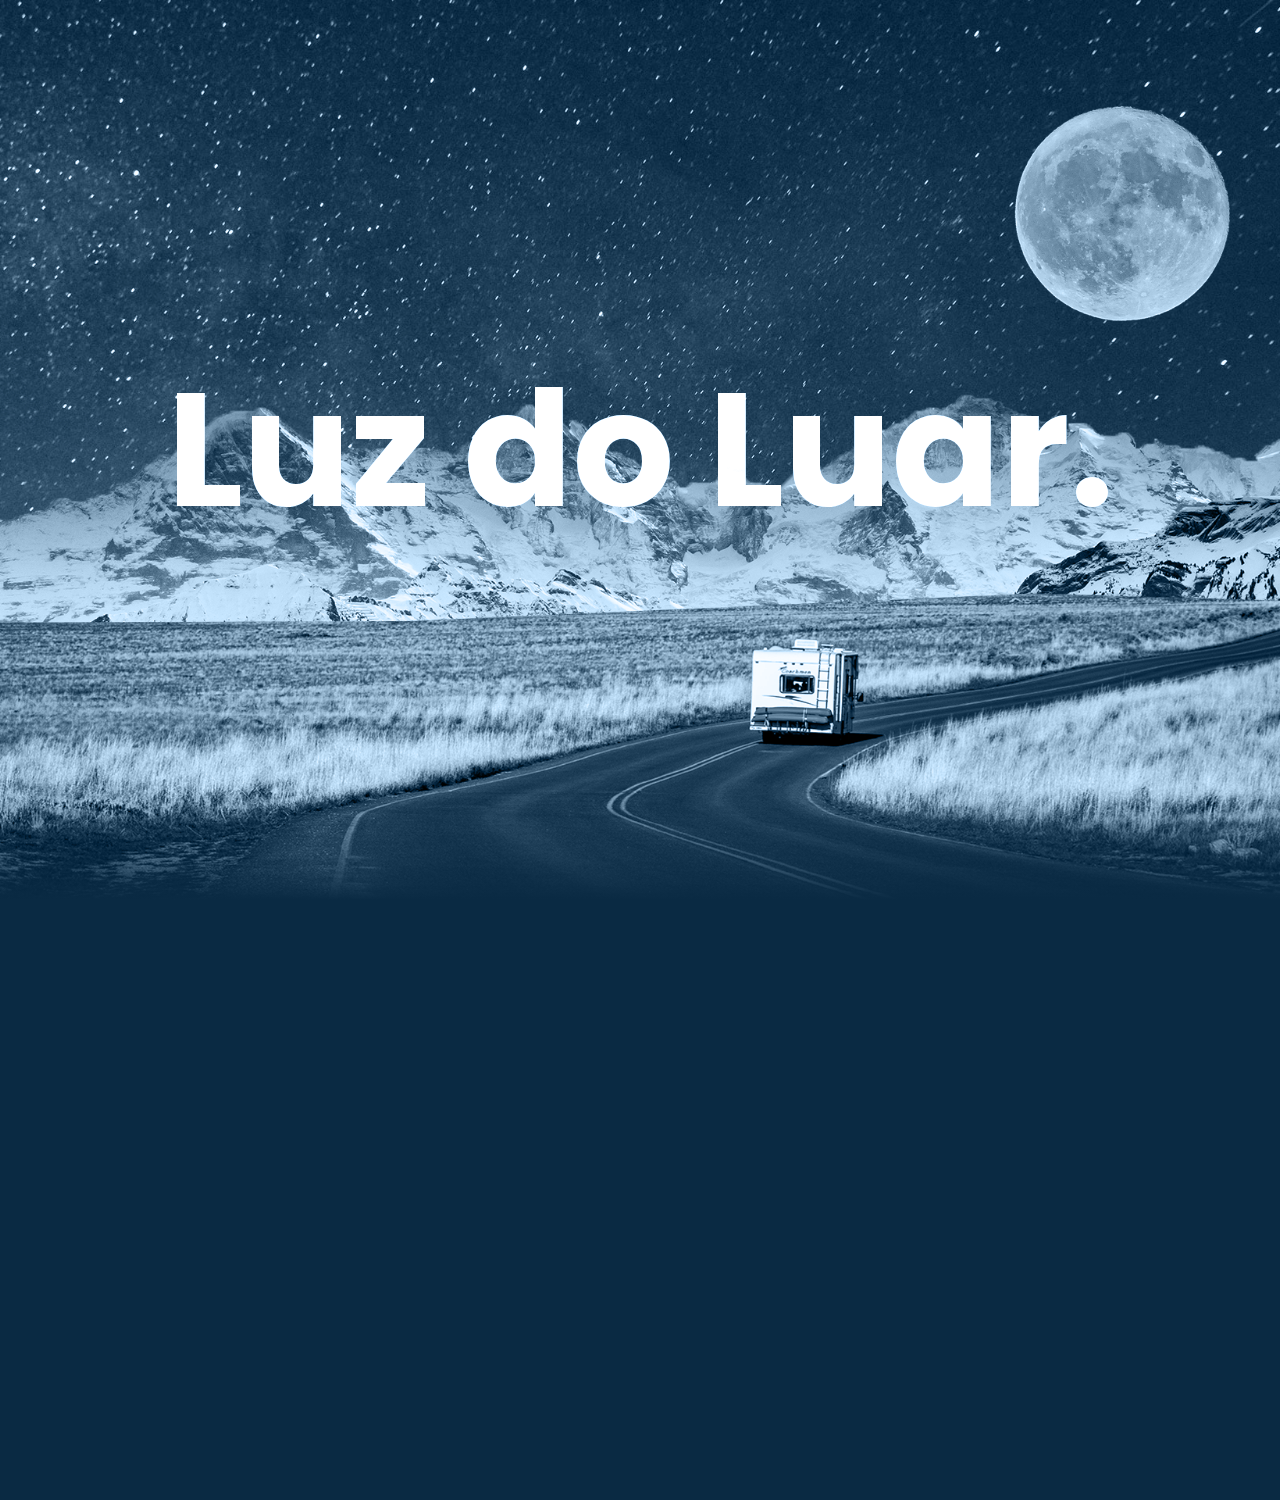
==== Projeto-1/index.html @ 4ed3cb89 "Parallax" ====
<!DOCTYPE html>
<html lang="en">
<head>
    <meta charset="UTF-8">
    <meta http-equiv="X-UA-Compatible" content="IE=edge">
    <meta name="viewport" content="width=device-width, initial-scale=1.0">
    <title>Parallax Effect - Treino </title>
    <link rel="stylesheet" type="text/css" href="style.css">
</head>
<body>
    <section>
        <img src="images/bg.jpg" id="bg" alt="">
        <img src="images/moon.png" id="moon" alt="">
        <img src="images/mountain.png" id="mountain" alt="">
        <img src="images/road.png" id="road" alt="">
        <h2 id="text"> Luz do Luar. </h2>
    </section>
    <script type="text/javascript">
        let bg = document.getElementById("bg");
        let moon = document.getElementById("moon");
        let mountain = document.getElementById("mountain");
        let road = document.getElementById("road");
        let text = document.getElementById("text");

        window.addEventListener('scroll', function(){
            var value = window.scrollY;

            bg.style.top = value * 0.5 + 'px';
            moon.style.left = -value * 0.5 + 'px';
            mountain.style.top = -value * 0.15 + 'px';
            road.style.top = value * 0.15 + 'px';
            text.style.top = value * 1 + 'px';
        })
    </script>
</body>
</html>
---- Projeto-1/style.css ----
@import url('https://fonts.googleapis.com/css2?family=Poppins:ital,wght@0,100;0,200;0,300;0,400;0,500;0,600;0,700;0,800;0,900;1,100;1,200;1,300;1,400;1,500;1,600;1,700;1,800;1,900&display=swap');

* {
    margin: 0;
    padding: 0;
    font-family: 'Poppins', sans-serif;
}

body {
    background: #0a2a43;
    min-height: 1500px;
}

section {
    position: relative;
    width: 100%;
    height: 100vh;
    overflow: hidden;
    display: flex;
    justify-content: center;
    align-items: center;
}

section:before {
    content: '';
    position: absolute;
    bottom: 0;
    width: 100%;
    height: 100px;
    background: linear-gradient(to top, #0a2a43, transparent);
    z-index: 10000;
}

section:after {
    content: '';
    position: absolute;
    top: 0;
    left: 0;
    width: 100%;
    height: 100%;
    background:#0a2a43;
    z-index: 10000;
    mix-blend-mode: color;
}

section img {
    position: absolute;
    top: 0;
    left: 0;
    width: 100%;
    height: 100%;
    object-fit: cover;
    pointer-events: none;
}

#text {
    position: relative;
    color: #fff;
    font-size: 10em;
    z-index: 1;
}

#road {
    z-index: 2;
}
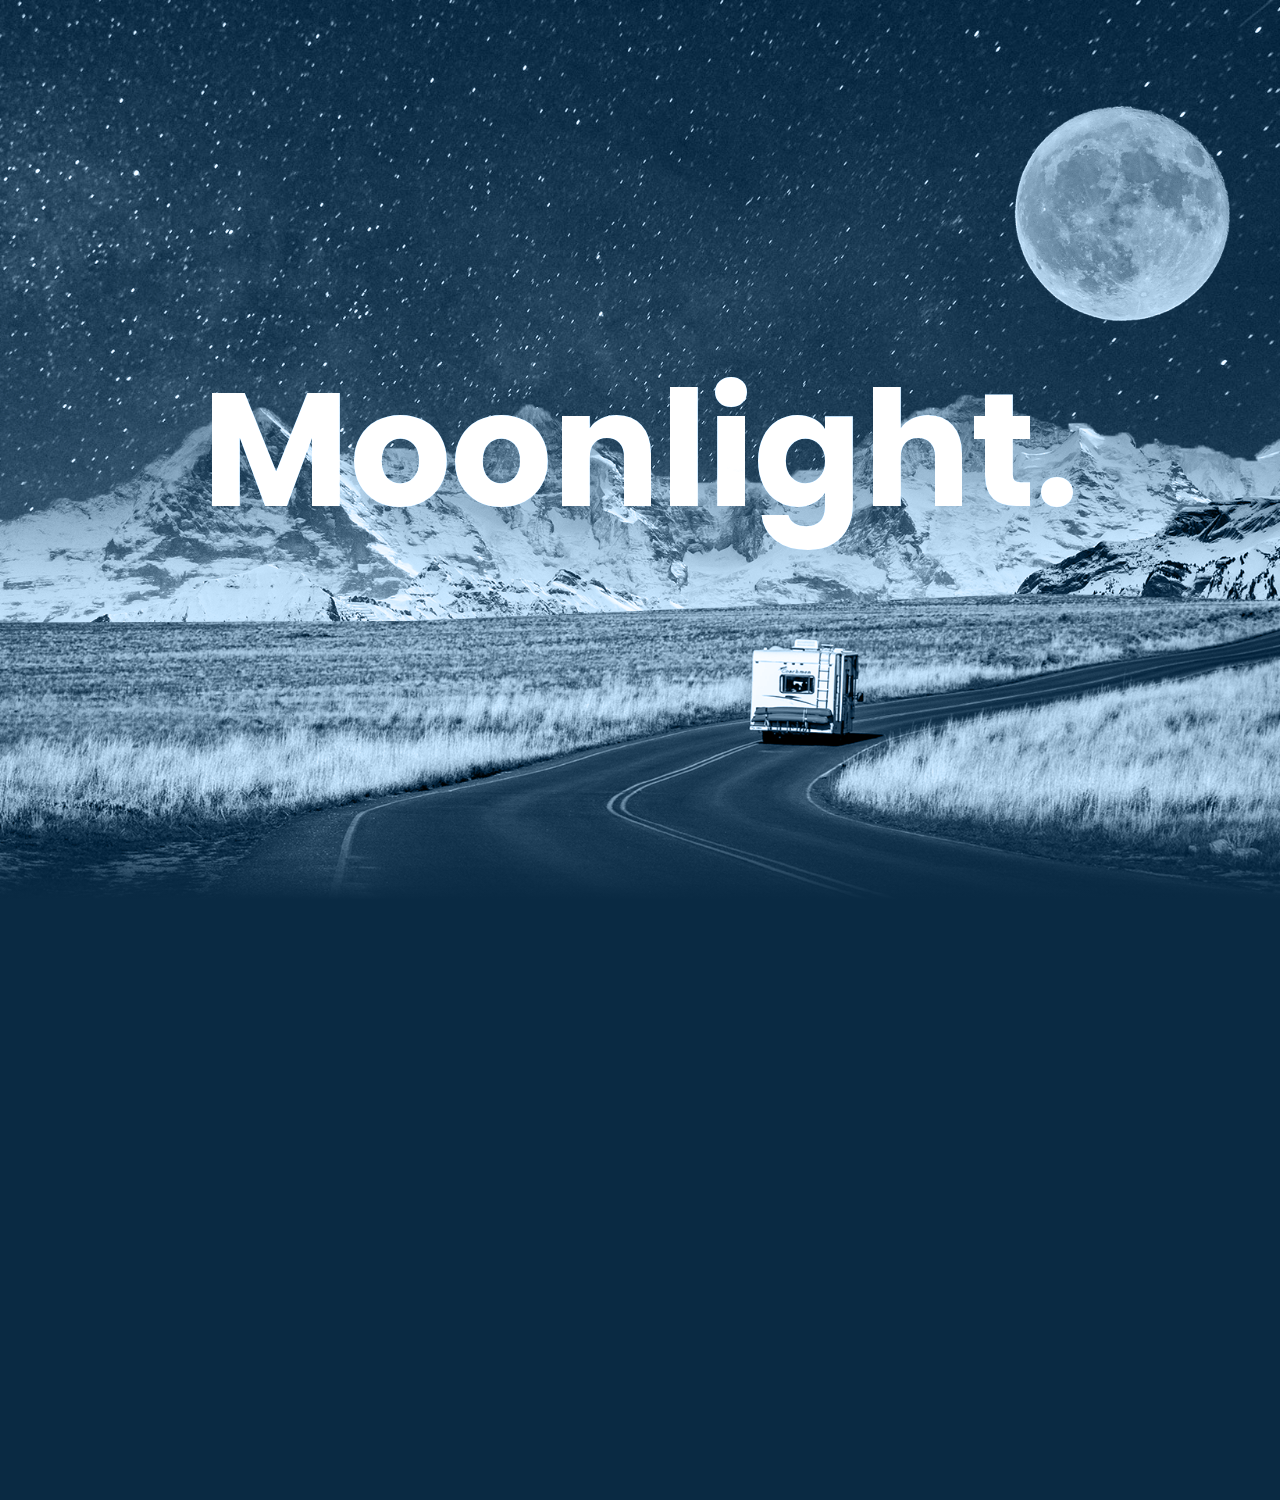
==== commit 6036f099: "Pasta pj 5" ====
--- a/Projeto-1/index.html
+++ b/Projeto-1/index.html
@@ -13,7 +13,7 @@
         <img src="images/moon.png" id="moon" alt="">
         <img src="images/mountain.png" id="mountain" alt="">
         <img src="images/road.png" id="road" alt="">
-        <h2 id="text"> Luz do Luar. </h2>
+        <h2 id="text"> Moonlight. </h2>
     </section>
     <script type="text/javascript">
         let bg = document.getElementById("bg");
